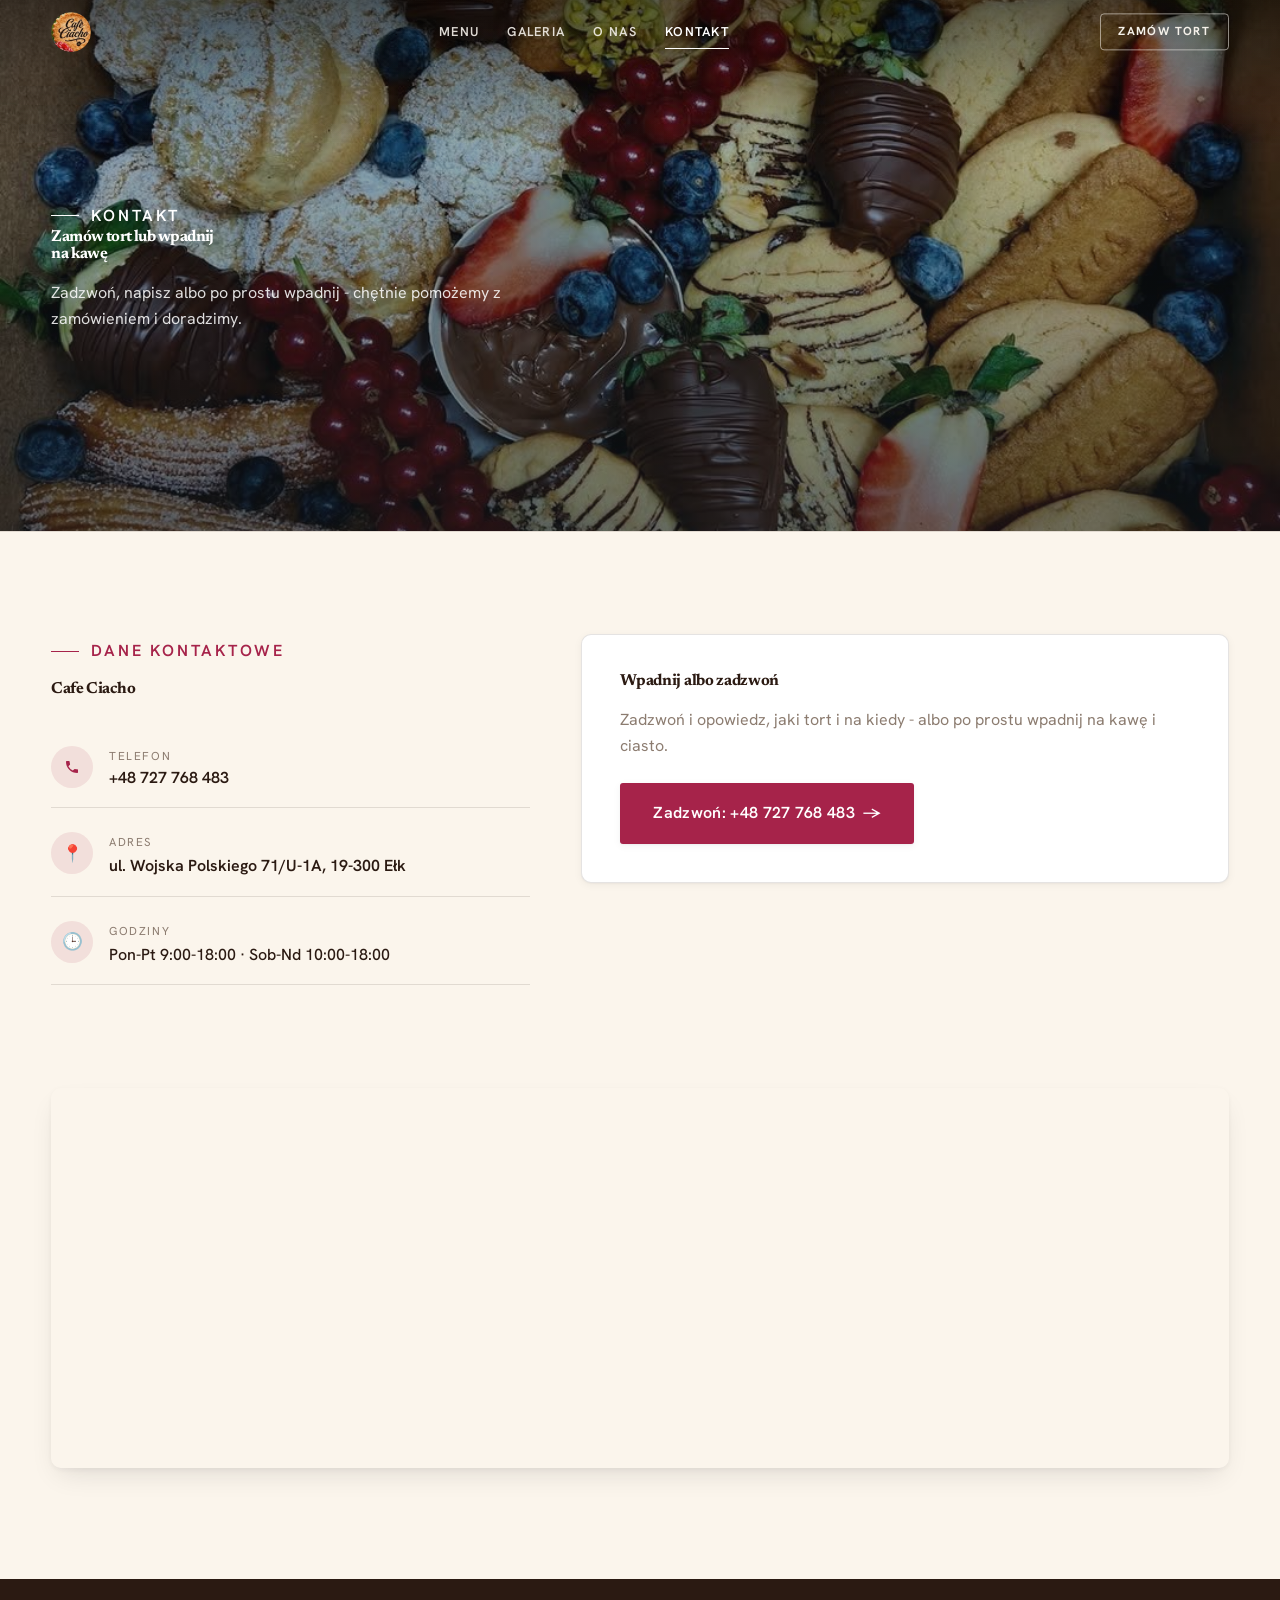
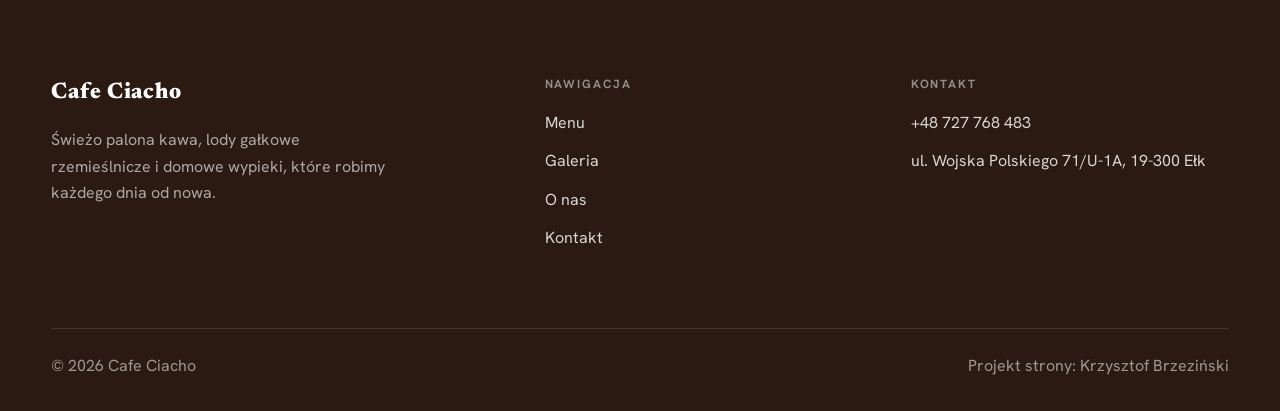
==== kontakt.html @ 616852d1 "Strona demo: cafe-ciacho (Cafe Ciacho, Ełk)" ====
<!DOCTYPE html>
<html lang="pl">
<head>
<meta charset="UTF-8">
<meta name="viewport" content="width=device-width, initial-scale=1.0">
<title>Kontakt - Cafe Ciacho</title>
<meta name="description" content="Kontakt Cafe Ciacho - ul. Wojska Polskiego 71/U-1A, 19-300 Ełk">
<link rel="preconnect" href="https://fonts.googleapis.com">
<link rel="preconnect" href="https://fonts.gstatic.com" crossorigin>
<link href="https://fonts.googleapis.com/css2?family=Newsreader:opsz,wght@6..72,500;6..72,600;6..72,700&family=Hanken+Grotesk:wght@400;500;600&display=swap" rel="stylesheet">
<link rel="stylesheet" href="assets/styles.css">
</head>
<body>

<header class="nav">
  <div class="wrap nav-inner">
    <a class="brand brand-has-logo" href="index.html"><img class="brand-logo" src="img/logo.png" alt="Cafe Ciacho"></a>
    <nav class="nav-links">
      <a href="oferta.html">Menu</a>
      <a href="realizacje.html">Galeria</a>
      <a href="o-nas.html">O nas</a>
      <a href="kontakt.html" class="active">Kontakt</a>
      <a href="kontakt.html" class="btn btn-accent">Zamów tort</a>
    </nav>
    <button class="nav-toggle" aria-label="Menu"><span></span><span></span><span></span></button>
  </div>
</header>

<section class="pagehead">
  <img src="img/about.jpg" alt="Cafe Ciacho - Zamów tort lub wpadnij na kawę">
  <div class="wrap">
    <span class="eyebrow">Kontakt</span>
    <h1>Zamów tort lub wpadnij na kawę</h1>
    <p>Zadzwoń, napisz albo po prostu wpadnij - chętnie pomożemy z zamówieniem i doradzimy.</p>
  </div>
</section>
<section>
  <div class="wrap contact-grid">
    <div class="reveal">
      <span class="eyebrow">Dane kontaktowe</span>
      <h2 style="margin:var(--space-4) 0 var(--space-6)">Cafe Ciacho</h2>
      <div class="info-list">
        <div class="info-row"><div class="ic"><svg class="ico-tel" width="16" height="16" viewBox="0 0 24 24" fill="none" aria-hidden="true"><path d="M6.6 10.8a15.5 15.5 0 0 0 6.6 6.6l2.2-2.2a1 1 0 0 1 1-.24 11.4 11.4 0 0 0 3.6.58 1 1 0 0 1 1 1V20a1 1 0 0 1-1 1A17 17 0 0 1 3 4a1 1 0 0 1 1-1h3.5a1 1 0 0 1 1 1c0 1.25.2 2.46.58 3.6a1 1 0 0 1-.25 1l-2.23 2.2Z" fill="currentColor"/></svg></div><div><div class="lbl">Telefon</div><a class="val" href="tel:+48727768483">+48 727 768 483</a></div></div>
        <div class="info-row"><div class="ic">📍</div><div><div class="lbl">Adres</div><div class="val">ul. Wojska Polskiego 71/U-1A, 19-300 Ełk</div></div></div>
        <div class="info-row"><div class="ic">🕒</div><div><div class="lbl">Godziny</div><div class="val" style="font-weight:500">Pon-Pt 9:00-18:00 · Sob-Nd 10:00-18:00</div></div></div>
      </div>
    </div>
    <div class="reveal">
      <div class="form">
        <h3 style="margin-bottom:var(--space-4)">Wpadnij albo zadzwoń</h3>
        <p class="muted" style="margin-bottom:var(--space-5)">Zadzwoń i opowiedz, jaki tort i na kiedy - albo po prostu wpadnij na kawę i ciasto.</p>
        <a href="tel:+48727768483" class="btn btn-accent" style="justify-content:center">Zadzwoń: +48 727 768 483 <span class="arr">→</span></a>
      </div>
    </div>
  </div>
</section>
<section style="padding-top:0">
  <div class="wrap reveal">
    <iframe class="map" title="Cafe Ciacho - Ełk" src="https://maps.google.com/maps?q=Cafe%20Ciacho%20E%C5%82k&z=15&output=embed" loading="lazy" referrerpolicy="no-referrer-when-downgrade"></iframe>
  </div>
</section>

<footer>
  <div class="wrap">
    <div class="foot-grid">
      <div class="foot-brand">
        <div class="name">Cafe Ciacho</div>
        <p>Świeżo palona kawa, lody gałkowe rzemieślnicze i domowe wypieki, które robimy każdego dnia od nowa.</p>
      </div>
      <div class="foot-col">
        <h4>Nawigacja</h4>
        <a href="oferta.html">Menu</a>
        <a href="realizacje.html">Galeria</a>
        <a href="o-nas.html">O nas</a>
        <a href="kontakt.html">Kontakt</a>
      </div>
      <div class="foot-col">
        <h4>Kontakt</h4>
        <a href="tel:+48727768483">+48 727 768 483</a>
        <p>ul. Wojska Polskiego 71/U-1A, 19-300 Ełk</p>
      </div>
    </div>
    <div class="foot-bot">
      <span>© 2026 Cafe Ciacho</span>
      <span>Projekt strony: Krzysztof Brzeziński</span>
    </div>
  </div>
</footer>
<div class="sticky-reserve"><a class="sr-book" href="kontakt.html">Zamów tort</a><a class="sr-call" href="tel:+48727768483" aria-label="Zadzwoń"><svg class="ico-tel" width="16" height="16" viewBox="0 0 24 24" fill="none" aria-hidden="true"><path d="M6.6 10.8a15.5 15.5 0 0 0 6.6 6.6l2.2-2.2a1 1 0 0 1 1-.24 11.4 11.4 0 0 0 3.6.58 1 1 0 0 1 1 1V20a1 1 0 0 1-1 1A17 17 0 0 1 3 4a1 1 0 0 1 1-1h3.5a1 1 0 0 1 1 1c0 1.25.2 2.46.58 3.6a1 1 0 0 1-.25 1l-2.23 2.2Z" fill="currentColor"/></svg></a></div>

<script src="assets/main.js"></script>
</body>
</html>
---- assets/styles.css ----
/* ============================================================
   STOLBASZ — premium, architektoniczny B2B fit-out
   Jasna paleta, zero brązu. System wg premium-web-craft.
   Projekt strony: Krzysztof Brzeziński
   ============================================================ */

:root{
  /* PALETA — jasna, architektoniczna, chłodna */
  --paper:#FBF5EC;          /* główne tło */
  --paper-2:#F1E6D6;        /* sekcje alternatywne (chłodny jasny szary) */
  --paper-3:#F1E6D6;        /* delikatne wypełnienia */
  --ink:#2B1A12;            /* tekst główny — chłodny grafit */
  --ink-soft:#4A3326;       /* nagłówki drugorzędne */
  --muted:#8C7C70;          /* tekst poboczny */
  --line:rgba(43,26,18,.12);/* hairline */
  --accent:#A6234A;         /* stonowany petrol-slate — jedyny akcent */
  --accent-d:#82173A;
  --accent-soft:rgba(166,35,74,.10);
  --dark:#2B1A12;           /* sekcje ciemne (stopka/CTA) */

  /* ODSTĘPY — skala 4/8 */
  --space-1:4px; --space-2:8px; --space-3:12px; --space-4:16px; --space-5:24px;
  --space-6:32px; --space-7:48px; --space-8:64px; --space-9:96px; --space-10:128px;

  /* TYPOGRAFIA — fluid clamp() */
  --text-sm:clamp(.82rem,.8rem+.1vw,.9rem);
  --text-base:clamp(1rem,.97rem+.15vw,1.1rem);
  --text-lg:clamp(1.12rem,1.05rem+.3vw,1.3rem);
  --text-h3:clamp(1.2rem,1.1rem+.5vw,1.5rem);
  --text-h2:clamp(1.9rem,1.5rem+1.9vw,2.8rem);
  --text-h1:clamp(2.6rem,1.9rem+3.6vw,4.6rem);

  /* PROMIENIE — architektoniczne, raczej ostre */
  --r-sm:3px; --r-md:6px; --r-lg:10px;

  /* RUCH */
  --ease:cubic-bezier(.25,.46,.45,.94); --dur:.24s;

  /* CIENIE — miękkie, warstwowe */
  --sh-sm:0 1px 2px rgba(16,24,32,.04), 0 2px 8px rgba(16,24,32,.05);
  --sh-md:0 2px 6px rgba(16,24,32,.05), 0 12px 28px -8px rgba(16,24,32,.12);
  --sh-lg:0 6px 14px rgba(16,24,32,.07), 0 26px 56px -18px rgba(16,24,32,.22);

  --hairline:1px solid var(--line);

  --font-display:'Newsreader',serif;
  --font-body:'Hanken Grotesk',sans-serif;
}

*{box-sizing:border-box;margin:0;padding:0}
html{scroll-behavior:smooth}
body{
  font-family:var(--font-body);
  font-size:var(--text-base);
  line-height:1.65;
  color:var(--ink);
  background:var(--paper);
  -webkit-font-smoothing:antialiased;
  text-rendering:optimizeLegibility;
}
img{max-width:100%;display:block}
a{color:inherit;text-decoration:none}

.wrap{width:min(92%,1180px);margin-inline:auto}
section{padding-block:clamp(52px,6.5vw,96px)}

h1,h2,h3{font-family:var(--font-display);font-weight:700;line-height:1.08;letter-spacing:-.02em;color:var(--ink)}
h1{font-size:var(--text-h1);letter-spacing:-.035em}
h2{font-size:var(--text-h2);letter-spacing:-.025em}
h3{font-size:var(--text-h3)}
p{max-width:65ch}

.eyebrow{
  font-family:var(--font-body);
  font-size:var(--text-sm);
  font-weight:600;
  letter-spacing:.18em;
  text-transform:uppercase;
  color:var(--accent);
  display:inline-flex;align-items:center;gap:var(--space-3);
}
.eyebrow::before{content:"";width:28px;height:1px;background:var(--accent);display:inline-block}

.muted{color:var(--muted)}
.lead{font-size:var(--text-lg);line-height:1.55;color:var(--ink-soft);max-width:50ch}

/* ---------- BUTTONS ---------- */
.btn{
  display:inline-flex;align-items:center;gap:var(--space-2);
  font-weight:600;font-size:var(--text-sm);letter-spacing:.02em;
  padding:var(--space-4) var(--space-6);
  border-radius:var(--r-sm);
  transition:transform var(--dur) var(--ease),box-shadow var(--dur) var(--ease),background var(--dur) var(--ease);
  cursor:pointer;border:1px solid transparent;
}
.btn-accent{background:var(--accent);color:#fff;box-shadow:var(--sh-sm)}
.btn-accent:hover{background:var(--accent-d);transform:translateY(-2px);box-shadow:var(--sh-md)}
.btn-accent:active{transform:translateY(0);box-shadow:var(--sh-sm)}
.btn-ghost{background:transparent;color:var(--ink);border-color:var(--line)}
.btn-ghost:hover{border-color:var(--accent);color:var(--accent);transform:translateY(-2px)}
.btn-light{background:#fff;color:var(--ink);box-shadow:var(--sh-sm)}
.btn-light:hover{transform:translateY(-2px);box-shadow:var(--sh-md)}
.btn .arr{transition:transform var(--dur) var(--ease)}
.btn:hover .arr{transform:translateX(4px)}

/* ---------- NAV ---------- */
.nav{
  position:sticky;top:0;z-index:50;
  background:color-mix(in srgb,var(--paper) 88%,transparent);
  backdrop-filter:saturate(140%) blur(10px);
  border-bottom:var(--hairline);
}
.nav-inner{display:flex;align-items:center;justify-content:space-between;height:72px}
.brand{display:flex;flex-direction:column;line-height:1}
.brand .name{font-family:var(--font-display);font-weight:800;font-size:1.35rem;letter-spacing:.04em}
.brand .sub{font-size:.62rem;letter-spacing:.34em;text-transform:uppercase;color:var(--muted);margin-top:5px}
.nav-links{display:flex;align-items:center;gap:var(--space-6)}
.nav-links a{font-size:var(--text-sm);font-weight:500;color:var(--ink-soft);position:relative;padding-block:4px;transition:color var(--dur) var(--ease)}
.nav-links a::after{content:"";position:absolute;left:0;bottom:0;width:0;height:1.5px;background:var(--accent);transition:width var(--dur) var(--ease)}
.nav-links a:hover,.nav-links a.active{color:var(--ink)}
.nav-links a:hover::after,.nav-links a.active::after{width:100%}
.nav-links .btn{padding:var(--space-2) var(--space-5)}
/* przyciski w nav: właściwy kolor (przebij .nav-links a) + bez podkreślenia */
.nav-links a.btn-accent{color:#fff}
.nav-links a.btn-ghost,.nav-links a.btn-light{color:var(--ink)}
.nav-links a.btn::after{display:none}
.nav-toggle{display:none;background:none;border:none;cursor:pointer;flex-direction:column;gap:5px;padding:8px}
.nav-toggle span{width:24px;height:2px;background:var(--ink);transition:var(--dur)}

/* ---------- HERO (split) ---------- */
.hero{position:relative;overflow:hidden;border-bottom:var(--hairline)}
.hero-grid{display:grid;grid-template-columns:1.05fr .95fr;gap:clamp(24px,4vw,60px);align-items:center;
  padding-block:clamp(36px,4.5vw,64px)}
.hero-copy .eyebrow{margin-bottom:var(--space-5)}
.hero-copy h1{margin-bottom:var(--space-5)}
.hero-copy .lead{margin-bottom:var(--space-7)}
.hero-actions{display:flex;flex-wrap:wrap;gap:var(--space-4)}
.hero-art{position:relative;aspect-ratio:4/3;border-radius:var(--r-lg);overflow:hidden;box-shadow:var(--sh-lg)}
.hero-art img{width:100%;height:100%;object-fit:cover}
.hero-art::after{content:"";position:absolute;inset:0;background:linear-gradient(180deg,transparent 55%,rgba(18,24,28,.28))}
.hero-badge{position:absolute;left:var(--space-5);bottom:var(--space-5);z-index:2;
  background:rgba(252,252,251,.94);backdrop-filter:blur(4px);
  border-radius:var(--r-md);padding:var(--space-4) var(--space-5);box-shadow:var(--sh-md);max-width:78%}
.hero-badge strong{display:block;font-family:var(--font-display);font-size:1rem;letter-spacing:-.01em}
.hero-badge span{font-size:var(--text-sm);color:var(--muted)}

/* ---------- HERO duży / kinowy (strona główna) ---------- */
.hero-cine{position:relative;min-height:clamp(560px,82vh,840px);min-height:clamp(560px,82svh,840px);display:flex;align-items:center;overflow:hidden;border-bottom:var(--hairline)}
.hero-cine>img{position:absolute;inset:0;width:100%;height:100%;object-fit:cover;z-index:0}
.hero-cine::after{content:"";position:absolute;inset:0;z-index:1;
  background:linear-gradient(95deg,rgba(13,18,23,.86) 0%,rgba(13,18,23,.64) 32%,rgba(13,18,23,.24) 62%,rgba(13,18,23,.04) 100%)}
.hero-cine .wrap{position:relative;z-index:2;padding-block:var(--space-8)}
.hero-cine .hero-copy{max-width:660px}
.hero-cine .eyebrow{color:#fff;margin-bottom:var(--space-5)}
.hero-cine .eyebrow::before{background:#fff}
.hero-cine h1{color:#fff;margin-bottom:var(--space-5);font-size:clamp(2.9rem,2rem+4.4vw,5.2rem)}
.hero-cine .lead{color:rgba(255,255,255,.92);max-width:48ch;margin-bottom:var(--space-7)}
.hero-cine .hero-actions{display:flex;flex-wrap:wrap;gap:var(--space-4)}
@media(max-width:680px){
  .hero-cine{min-height:clamp(520px,76vh,640px);min-height:clamp(520px,76svh,640px);align-items:flex-end}
  .hero-cine::after{background:linear-gradient(0deg,rgba(13,18,23,.9) 6%,rgba(13,18,23,.45) 55%,rgba(13,18,23,.25) 100%)}
  .hero-cine .wrap{padding-bottom:var(--space-9)}
}

/* full-bleed hero variant (podstrony) */
.pagehead{position:relative;min-height:46vh;min-height:46svh;display:flex;align-items:flex-end;overflow:hidden;border-bottom:var(--hairline)}
.pagehead img{position:absolute;inset:0;width:100%;height:100%;object-fit:cover}
.pagehead::after{content:"";position:absolute;inset:0;background:linear-gradient(180deg,rgba(18,24,28,.25),rgba(18,24,28,.62))}
.pagehead .wrap{position:relative;z-index:2;padding-block:var(--space-9);color:#fff}
.pagehead h1{color:#fff;max-width:18ch}
.pagehead .eyebrow{color:#fff}
.pagehead .eyebrow::before{background:#fff}
.pagehead p{color:rgba(255,255,255,.86);margin-top:var(--space-4);max-width:54ch}

/* ---------- STRIP (pasek skrótów / liczby) ---------- */
.strip{background:var(--dark);color:#fff}
.strip .wrap{display:grid;grid-template-columns:repeat(4,1fr);gap:var(--space-6);padding-block:var(--space-8)}
.strip .item .k{font-family:var(--font-display);font-size:clamp(1.6rem,1.2rem+1.4vw,2.4rem);font-weight:800;letter-spacing:-.02em;color:#fff}
.strip .item .v{font-size:var(--text-sm);color:rgba(255,255,255,.66);margin-top:var(--space-2);line-height:1.45}
.strip .item{border-left:2px solid var(--accent);padding-left:var(--space-5)}

/* ---------- SECTION HEAD ---------- */
.head{max-width:48rem;margin-bottom:var(--space-8)}
.head.center{margin-inline:auto;text-align:center}
.head .eyebrow{margin-bottom:var(--space-4)}
.head h2{margin-bottom:var(--space-4)}
.head p{color:var(--muted);font-size:var(--text-lg);line-height:1.55}
.head.center p{margin-inline:auto}

/* ---------- INTRO SPLIT ---------- */
.split{display:grid;grid-template-columns:.92fr 1.08fr;gap:clamp(28px,5vw,80px);align-items:center}
.split.rev{grid-template-columns:1.08fr .92fr}
.split.rev .split-art{order:-1}
.split-art{position:relative;aspect-ratio:5/4;border-radius:var(--r-lg);overflow:hidden;box-shadow:var(--sh-lg)}
.split-art img{width:100%;height:100%;object-fit:cover}
.split-copy h2{margin-bottom:var(--space-5)}
.split-copy p+p{margin-top:var(--space-4)}
.split-copy .btn{margin-top:var(--space-6)}

/* ---------- SERVICES (zakres) ---------- */
.svc-grid{display:grid;grid-template-columns:repeat(auto-fit,minmax(280px,1fr));gap:var(--space-5)}
.svc{background:#fff;border:var(--hairline);border-radius:var(--r-md);padding:var(--space-7) var(--space-6);
  transition:transform var(--dur) var(--ease),box-shadow var(--dur) var(--ease),border-color var(--dur) var(--ease);
  position:relative;overflow:hidden}
.svc::before{content:"";position:absolute;left:0;top:0;width:3px;height:0;background:var(--accent);transition:height var(--dur) var(--ease)}
.svc:hover{transform:translateY(-4px);box-shadow:var(--sh-md);border-color:transparent}
.svc:hover::before{height:100%}
.svc .ic{font-family:var(--font-display);font-size:.8rem;font-weight:700;letter-spacing:.12em;color:var(--accent);margin-bottom:var(--space-4)}
.svc h3{margin-bottom:var(--space-3);font-size:1.22rem}
.svc p{color:var(--muted);font-size:var(--text-base);line-height:1.6}

/* big detailed service rows */
.svc-row{display:grid;grid-template-columns:.8fr 1.2fr;gap:clamp(20px,4vw,60px);align-items:center;padding-block:var(--space-8)}
.svc-row+.svc-row{border-top:var(--hairline)}
.svc-row.rev{grid-template-columns:1.2fr .8fr}
.svc-row.rev .svc-row-art{order:-1}
.svc-row-art{aspect-ratio:4/3;border-radius:var(--r-md);overflow:hidden;box-shadow:var(--sh-md)}
.svc-row-art img{width:100%;height:100%;object-fit:cover}
.svc-row h3{font-size:1.5rem;margin-bottom:var(--space-4)}
.svc-row .num{font-family:var(--font-display);font-size:.85rem;font-weight:700;letter-spacing:.14em;color:var(--accent);display:block;margin-bottom:var(--space-3)}
.svc-row ul{list-style:none;margin-top:var(--space-4);display:flex;flex-direction:column;gap:var(--space-2)}
.svc-row li{position:relative;padding-left:var(--space-5);color:var(--muted);font-size:var(--text-base)}
.svc-row li::before{content:"";position:absolute;left:0;top:.62em;width:8px;height:1px;background:var(--accent)}

/* ---------- GALLERY (realizacje) ---------- */
.gallery{display:grid;grid-template-columns:repeat(12,1fr);gap:var(--space-4);grid-auto-rows:200px}
/* GALERIA MASONRY — pionowe zdjęcia (portrety beauty/wellness) bez przycinania: kolumny, height auto */
.gallery-masonry{column-count:3;column-gap:var(--space-4)}
@media(max-width:900px){.gallery-masonry{column-count:2}}
@media(max-width:560px){.gallery-masonry{column-count:1}}
.gallery-masonry .m-tile{break-inside:avoid;margin:0 0 var(--space-4);padding:0;position:relative;overflow:hidden;border-radius:var(--r-md);border:1px solid var(--line)}
.gallery-masonry .m-tile img{width:100%;height:auto;display:block}
.gallery-masonry .m-tile .cap{position:absolute;left:0;right:0;bottom:0;padding:var(--space-4);color:#fff;background:linear-gradient(0deg,rgba(0,0,0,.55),transparent);font-size:var(--text-sm)}
.tile{position:relative;overflow:hidden;border-radius:var(--r-md);box-shadow:var(--sh-sm);
  transition:transform var(--dur) var(--ease),box-shadow var(--dur) var(--ease)}
.tile img{width:100%;height:100%;object-fit:cover;transition:transform .6s var(--ease)}
.tile:hover{box-shadow:var(--sh-md)}
.tile:hover img{transform:scale(1.05)}
.tile .cap{position:absolute;left:0;right:0;bottom:0;padding:var(--space-5) var(--space-4) var(--space-4);
  background:linear-gradient(transparent,rgba(18,24,28,.78));color:#fff;
  font-size:var(--text-sm);font-weight:600;letter-spacing:.01em;
  opacity:0;transform:translateY(8px);transition:var(--dur) var(--ease)}
.tile:hover .cap{opacity:1;transform:translateY(0)}
.tile .cap small{display:block;font-weight:400;opacity:.78;letter-spacing:.04em;text-transform:uppercase;font-size:.66rem;margin-top:3px}
/* bento spans */
.t-wide{grid-column:span 6}
.t-tall{grid-column:span 6;grid-row:span 2}
.t-std{grid-column:span 6}
.t-third{grid-column:span 4}
.t-two3{grid-column:span 8}

/* ---------- TRUST / WIARYGODNOŚĆ ---------- */
.trust{background:var(--paper-2)}
.trust-grid{display:grid;grid-template-columns:repeat(auto-fit,minmax(240px,1fr));gap:var(--space-5);margin-top:var(--space-7)}
.trust-card{background:#fff;border-radius:var(--r-md);padding:var(--space-7) var(--space-6);box-shadow:var(--sh-sm);border-top:3px solid var(--accent)}
.trust-card .big{font-family:var(--font-display);font-size:clamp(1.8rem,1.3rem+1.6vw,2.6rem);font-weight:800;letter-spacing:-.02em;color:var(--ink);line-height:1}
.trust-card h3{font-size:1.12rem;margin:var(--space-3) 0 var(--space-2)}
.trust-card p{color:var(--muted);font-size:var(--text-base);line-height:1.55}

/* ---------- CTA band ---------- */
.cta{background:var(--dark);color:#fff;position:relative;overflow:hidden}
.cta .wrap{display:grid;grid-template-columns:1.4fr .6fr;gap:var(--space-7);align-items:center;position:relative;z-index:2}
.cta h2{color:#fff;max-width:20ch}
.cta p{color:rgba(255,255,255,.74);margin-top:var(--space-4)}
.cta-actions{display:flex;flex-direction:column;gap:var(--space-3);align-items:flex-start}
.cta::before{content:"";position:absolute;right:-80px;top:-80px;width:360px;height:360px;border-radius:50%;
  background:radial-gradient(circle,var(--accent-soft),transparent 70%)}

/* ---------- CONTACT ---------- */
.contact-grid{display:grid;grid-template-columns:.85fr 1.15fr;gap:clamp(28px,4vw,56px);align-items:start}
.info-list{display:flex;flex-direction:column;gap:var(--space-2)}
.info-row{display:flex;gap:var(--space-4);align-items:flex-start;padding-block:var(--space-4);border-bottom:var(--hairline)}
.info-row .ic{flex:none;width:42px;height:42px;display:grid;place-items:center;border-radius:50%;
  background:var(--accent-soft);color:var(--accent);font-size:1.05rem}
.info-row .lbl{font-size:.72rem;letter-spacing:.14em;text-transform:uppercase;color:var(--muted)}
.info-row .val{font-weight:600;font-size:var(--text-base);margin-top:2px}
.info-row a.val:hover{color:var(--accent)}
.map{border:none;border-radius:var(--r-lg);box-shadow:var(--sh-md);width:100%;height:100%;min-height:380px;filter:grayscale(.2) contrast(1.02)}
.form{background:#fff;border:var(--hairline);border-radius:var(--r-lg);padding:clamp(24px,3vw,40px);box-shadow:var(--sh-sm)}
.form .fld{margin-bottom:var(--space-5)}
.form label{display:block;font-size:var(--text-sm);font-weight:600;margin-bottom:var(--space-2)}
.form input,.form textarea{width:100%;font-family:inherit;font-size:var(--text-base);color:var(--ink);
  padding:var(--space-4);border:var(--hairline);border-radius:var(--r-sm);background:var(--paper);transition:border-color var(--dur)}
.form input:focus,.form textarea:focus{outline:none;border-color:var(--accent);background:#fff}
.form textarea{resize:vertical;min-height:120px}
.form .note{font-size:var(--text-sm);color:var(--muted);margin-top:var(--space-3)}

/* ---------- FOOTER ---------- */
footer{background:var(--dark);color:#fff;padding-block:var(--space-9) var(--space-6)}
.foot-grid{display:grid;grid-template-columns:1.4fr 1fr 1fr;gap:var(--space-7);margin-bottom:var(--space-8)}
.foot-brand .name{font-family:var(--font-display);font-weight:800;font-size:1.4rem;letter-spacing:.04em}
.foot-brand p{color:rgba(255,255,255,.62);margin-top:var(--space-4);font-size:var(--text-base);max-width:38ch}
.foot-col h4{font-size:.74rem;letter-spacing:.16em;text-transform:uppercase;color:rgba(255,255,255,.5);margin-bottom:var(--space-4)}
.foot-col a,.foot-col p{display:block;color:rgba(255,255,255,.82);font-size:var(--text-base);margin-bottom:var(--space-3)}
.foot-col a:hover{color:#fff}
.foot-bot{border-top:1px solid rgba(255,255,255,.12);padding-top:var(--space-5);display:flex;justify-content:space-between;flex-wrap:wrap;gap:var(--space-3);
  font-size:var(--text-sm);color:rgba(255,255,255,.55)}
.foot-bot a:hover{color:#fff}

/* ---------- REVEAL ---------- */
.reveal{opacity:0;transform:translateY(22px);transition:opacity .6s var(--ease),transform .6s var(--ease)}
.reveal.in{opacity:1;transform:none}

/* ---------- RESPONSIVE ---------- */
@media(max-width:920px){
  .hero-grid,.split,.split.rev,.svc-row,.svc-row.rev,.cta .wrap,.contact-grid,.foot-grid{grid-template-columns:1fr}
  .split.rev .split-art,.svc-row.rev .svc-row-art{order:0}
  .hero-art{aspect-ratio:16/10;max-height:420px}
  .strip .wrap{grid-template-columns:repeat(2,1fr);gap:var(--space-7)}
  .gallery{grid-auto-rows:180px}
  .t-wide,.t-tall,.t-std,.t-third,.t-two3{grid-column:span 6}
  .t-tall{grid-row:span 1}
  .cta-actions{flex-direction:row;flex-wrap:wrap}
  .foot-grid{gap:var(--space-6)}
}
@media(max-width:680px){
  .nav-links{position:fixed;inset:72px 0 auto 0;background:var(--paper);flex-direction:column;align-items:stretch;
    gap:0;padding:var(--space-4) 6%;border-bottom:var(--hairline);box-shadow:var(--sh-md);
    transform:translateY(-120%);transition:transform var(--dur) var(--ease)}
  .nav-links.open{transform:translateY(0)}
  .nav-links a{padding-block:var(--space-4);border-bottom:var(--hairline)}
  .nav-links .btn{margin-top:var(--space-3);justify-content:center}
  .nav-toggle{display:flex}
  .strip .wrap{grid-template-columns:1fr}
  .gallery{grid-template-columns:repeat(6,1fr)}
  .foot-grid{grid-template-columns:1fr}
}
@media(prefers-reduced-motion:reduce){
  *{animation-duration:.01ms!important;transition:none!important}
  .reveal{opacity:1!important;transform:none!important}
  html{scroll-behavior:auto}
}

/* ============================================================
   PREMIUM LAYER — destylat deep-researchu branż (anty-AI, spokój).
   Zmienne STOLBASZ (--accent/--ink/--paper/--line/--dark). Ruch ledwo
   zauważalny, krzywa cubic-bezier(.16,.84,.44,1); prefers-reduced-motion
   pokryte blanketem wyżej. Karty hairline zamiast cieni = #1 sygnał „nie-AI".
   ============================================================ */

/* więcej oddechu między sekcjami (liderzy: 110-130px) */
section{padding-block:clamp(64px,8vw,128px)}

/* 1) Aksamitny reveal — dłuższa, miękka krzywa zamiast „skoku" */
.reveal{transition:opacity .9s cubic-bezier(.16,.84,.44,1),transform .9s cubic-bezier(.16,.84,.44,1);will-change:opacity,transform}
/* stagger TYLKO w galerii (tam pozycja = porządek dzieci) */
.gallery .reveal:nth-child(2){transition-delay:.07s}
.gallery .reveal:nth-child(3){transition-delay:.14s}
.gallery .reveal:nth-child(4){transition-delay:.21s}
.gallery .reveal:nth-child(5){transition-delay:.28s}
.gallery .reveal:nth-child(6){transition-delay:.35s}

/* 2) Hero STATYCZNY na .hero-cine — Ken Burns CAŁKIEM WYŁĄCZONY 26.06 (3. zgłoszenie Szymona).
   GENEZA: animowanie scale na <img> hero z teksturami (cegły/framugi) re-samplinguje obraz
   klatka po klatce → na części ekranów drobne drganie/shimmer = „heroshot się trzęsie".
   translateY usunięto wcześniej, scale-only + will-change/GPU NIE wystarczyły do GWARANCJI gładkości.
   Krzysztof zażądał pewności („make sure, że błąd się nie pojawi") > efekt. Zero animacji = 0% drgania.
   Delikatny zoom zostaje TYLKO w pełnoekranowych hero gastro/studio (hg-bg/hs-bg — tło, inny
   mechanizm, chwalone, nigdy nie zgłaszane). NIE wracać do KB na .hero-cine bez realnego testu
   na sprzęcie klienta — to ryzyko regresji „trzęsienia”. */
/* BEZPIECZNY "wow" na hero = jednorazowy FADE-IN (opacity), nie zoom.
   opacity nie dotyka bitmapy → gładkie na KAŻDYM zdjęciu/ekranie/GPU, zero ryzyka migotania.
   Geometryczny ruch (scale/translate) na .hero-cine jest ZAKAZANY (bramka pilnuje). */
@keyframes heroFade{from{opacity:0}to{opacity:1}}
.hero-cine>img{transform:none;animation:heroFade 1.1s ease-out both}

/* 3) Akcentowy hairline pod nagłówkiem sekcji, który „rysuje się" przy wejściu */
.head h2{position:relative;padding-bottom:18px}
.head h2::after{content:"";position:absolute;left:0;bottom:0;height:1px;width:0;background:var(--accent);transition:width 1s cubic-bezier(.16,.84,.44,1) .15s}
.head.center h2::after{left:50%;transform:translateX(-50%)}
.head.reveal.in h2::after,.head.center.reveal.in h2::after{width:54px}

/* 4) Karty HAIRLINE zamiast cieni/zaokrągleń (najmocniejszy anty-AI detal) */
.svc{background:transparent;border:1px solid var(--line);border-radius:var(--r-sm);box-shadow:none}
.svc:hover{box-shadow:none;border-color:var(--accent);transform:translateY(-3px)}
.trust-card{background:transparent;box-shadow:none;border:1px solid var(--line);border-top:2px solid var(--accent);border-radius:var(--r-sm)}
.tile{box-shadow:none;border-radius:var(--r-sm)}
.tile:hover{box-shadow:none}

/* 5) Sticky-nav kondensuje się po przewinięciu (sygnał dopracowania) */
.nav{transition:box-shadow .4s ease,background .4s ease}
.nav.is-stuck{box-shadow:0 1px 0 var(--line),0 14px 30px -24px rgba(0,0,0,.45)}
.nav-inner{transition:height .35s var(--ease)}
.nav.is-stuck .nav-inner{height:60px}

/* 6) MANIFESTO — pełnoekranowy cytat-bohater (zastępuje generyczne „Dlaczego my") */
.manifesto{background:var(--paper-2);text-align:center}
.manifesto .wrap{max-width:60rem}
.manifesto p{font-family:var(--font-display);font-style:italic;font-size:clamp(1.6rem,1rem+2.4vw,2.8rem);line-height:1.32;color:var(--ink-soft);margin-inline:auto;max-width:26ch;position:relative;padding-top:var(--space-8)}
.manifesto p::before{content:"";position:absolute;top:0;left:50%;transform:translateX(-50%);width:54px;height:1px;background:var(--accent)}
.manifesto p span{color:var(--accent);font-style:italic}

/* 7) GATEWAYS — 3 duże bramy-zdjęcia (zamiast paska menu usług) */
.gateways{display:grid;grid-template-columns:repeat(3,1fr);gap:var(--space-4)}
.gateway{position:relative;aspect-ratio:3/4;overflow:hidden;border-radius:var(--r-sm);display:block}
.gateway img{width:100%;height:100%;object-fit:cover;transition:transform .8s var(--ease),filter .5s var(--ease)}
.gateway::after{content:"";position:absolute;inset:0;background:linear-gradient(180deg,transparent 38%,rgba(18,24,28,.74))}
.gateway:hover img{transform:scale(1.05);filter:brightness(1.05)}
.gateway .g-ttl{position:absolute;left:0;right:0;bottom:0;z-index:2;padding:var(--space-6) var(--space-5);color:#fff;font-family:var(--font-display);font-size:1.45rem;letter-spacing:-.01em;line-height:1.15}
.gateway .g-ttl small{display:block;font-family:var(--font-body);font-size:var(--text-sm);font-weight:400;opacity:.82;letter-spacing:.03em;margin-top:5px}
@media(max-width:760px){.gateways{grid-template-columns:1fr}.gateway{aspect-ratio:16/10}}

/* 8) LOGO klienta w nagłówku (gdy podane --logo) */
.brand-logo{height:40px;width:auto;max-width:220px;object-fit:contain;display:block}
.nav.is-stuck .brand-logo{height:34px}
@media(max-width:680px){.brand-logo{height:32px}}

/* === rodzina: gastro === */
/* ============================================================
   RODZINA: GASTRO (restauracja / kawiarnia / bar / pizzeria)
   Doklejane NA WIERZCH base.css. Dziedziczy paletę/fonty skórki gastro (Bodoni Moda + terakota).
   Filozofia: APETYT + REZERWACJA STOLIKA (nie zaufanie/wycena jak u fachowca).
   Menu = kategorie BEZ zmyślonych dań/cen (uczciwość); godziny tylko z reconu.
   ============================================================ */

/* --- Galeria atmosfery: gutterless, ostre rogi (food/wnętrze, nie "dokumentacja") --- */
.gallery{gap:3px}
.tile{border-radius:2px;box-shadow:none}
.tile:hover{box-shadow:none}

/* --- MENU: kategorie (nazwa serif + opis, hairline) - BEZ wymyslonych dań i cen --- */
.menu-sec{background:var(--paper-2)}
.menu-cats{display:grid;grid-template-columns:repeat(2,1fr);gap:var(--space-7) var(--space-8);max-width:62rem;margin:0 auto}
.menu-cat{border-top:1px solid var(--accent);padding-top:var(--space-4)}
.menu-cat h3{font-family:var(--font-display);font-size:1.35rem;letter-spacing:.02em;margin-bottom:var(--space-3)}
.menu-cat p{color:var(--muted);font-size:var(--text-base);line-height:1.6}
.menu-note{text-align:center;color:var(--muted);font-size:var(--text-sm);margin-top:var(--space-8);max-width:50ch;margin-inline:auto}
@media(max-width:760px){.menu-cats{grid-template-columns:1fr;gap:var(--space-6)}}

/* --- KARTA GODZIN (renderowana tylko z realnych danych) --- */
.godz{max-width:30rem}
.godz-row{display:flex;justify-content:space-between;gap:var(--space-5);border-bottom:1px solid var(--line);padding-block:var(--space-3)}
.godz-row b{font-weight:600;color:var(--ink)}
.godz-row span{color:var(--muted)}

/* --- STICKY-RESERVE: dolny pasek mobile (gastro-odpowiednik sticky-call) --- */
.sticky-reserve{display:none}
@media(max-width:820px){
  .sticky-reserve{display:grid;grid-template-columns:1fr auto;gap:1px;position:fixed;left:0;right:0;bottom:0;z-index:90;
    background:var(--line);box-shadow:0 -6px 20px -10px rgba(0,0,0,.4)}
  .sticky-reserve a{padding:15px 8px;text-align:center;font-weight:700;font-size:.95rem;letter-spacing:.01em}
  .sr-book{background:var(--accent);color:#fff}
  .sr-call{background:var(--paper);color:var(--ink);padding-inline:22px}
  body{padding-bottom:56px}
}

/* ============================================================
   FAZA 3 - OSOBNY UKŁAD GASTRO (wzór: topowe restauracje - Noma/Disfrutar/Septime/Alchemist; research wf_c20bffea).
   Hero MINIMALNY: samo pełnoekranowe zdjęcie + 1 krótka linijka w DOLNYM-LEWYM rogu. Reszta = oddech.
   Nazwa pada RAZ - jako logo w navie, NIGDY dublowana wielkim tytułem (to #1 tell taniej strony).
   Nav: logo z LEWEJ (split), przezroczysty nad zdjęciem, lity po scrollu. CTA "Rezerwacja" = obrys w navie, nie guzik na środku.
   ============================================================ */
.hero-gastro{position:relative;height:100vh;height:100svh;min-height:560px;display:flex;align-items:flex-end;overflow:hidden;isolation:isolate}
.hero-gastro .hg-bg{position:absolute;inset:0;width:100%;height:100%;object-fit:cover;z-index:-2;animation:hgKen 28s ease-out infinite alternate}
@keyframes hgKen{from{transform:scale(1.05)}to{transform:scale(1.13)}}
/* overlay: ciemny TYLKO u dołu (pod linijkę), góra/środek zdjęcia oddychają */
.hero-gastro .hg-veil{position:absolute;inset:0;z-index:-1;
  background:linear-gradient(180deg,rgba(8,6,4,0) 0%,rgba(8,6,4,0) 52%,rgba(8,6,4,.68) 100%)}
.hg-tagline{position:relative;z-index:2;margin:0 0 clamp(2.6rem,7vh,5rem) clamp(1.4rem,5vw,4rem);
  font-family:var(--font-display);font-style:normal;font-weight:600;
  font-size:clamp(2.1rem,5.2vw,4rem);line-height:1.08;letter-spacing:.005em;
  color:#f5f1ea;max-width:24ch;text-shadow:0 2px 18px rgba(0,0,0,.5)}
.hg-since{font-family:var(--font-display);font-weight:500;font-size:.62em;letter-spacing:.01em;
  color:rgba(245,241,234,.86);white-space:nowrap}
@media(max-width:640px){.hg-tagline{font-size:clamp(2rem,8vw,2.6rem);margin-bottom:clamp(2rem,9vh,3.4rem)}}

/* ============================================================
   NAWIGACJA GASTRO - styl NOBU (research wf_d6d990de + wf_a8c0864c, żywy kod noburestaurants.com).
   3 strefy, STAŁA wysokość 64px (jak Nobu). JEDEN kontroler gastro.js steruje stanami kierunkowo:
   .nav-hidden (chowanie w dół) + .nav-solid (lity krem przy scrollu w górę). Histereza = brak migania.
   is-stuck (base.js, twardy próg 24px) NEUTRALIZOWANE wizualnie - inaczej base walczyło z gastro i krem migał przy górze.
   ============================================================ */
.nav{position:fixed;left:0;right:0;background:transparent;backdrop-filter:none;border-bottom:1px solid transparent;z-index:100;
  transition:transform .35s var(--ease),background .35s ease,box-shadow .35s ease}
.nav.nav-hidden{transform:translateY(-100%)}
/* NEUTRALIZACJA base is-stuck dla gastro (gastro.js używa nav-solid; base.js dalej rusza is-stuck, ale bez efektu wizualnego) */
.nav.is-stuck{background:transparent;box-shadow:none;border-bottom-color:transparent}
.nav.is-stuck .nav-inner{height:64px}
/* SCRIM: ciemny gradient pod navem -> biały tekst czytelny nad zdjęciem; znika gdy nav lity */
.nav::after{content:"";position:absolute;left:0;right:0;top:0;height:150px;z-index:-1;pointer-events:none;
  transition:opacity .35s ease;background:linear-gradient(180deg,rgba(8,6,4,.55) 0%,rgba(8,6,4,0) 100%)}
.nav.nav-solid::after{opacity:0}
/* WORDMARK: nazwa Bodoni wersaliki + miasto obok (kreska akcentu) */
.nav .brand{flex-direction:row;align-items:baseline;gap:.6rem;line-height:1}
.nav .brand .name{color:#f5f1ea;font-family:var(--font-display);font-weight:600;font-size:1.5rem;text-transform:uppercase;letter-spacing:.14em}
.nav .brand .sub{margin-top:0;padding-left:.65rem;border-left:1px solid currentColor;
  font-size:.66rem;font-weight:600;letter-spacing:.22em;text-transform:uppercase;color:rgba(245,241,234,.82)}
/* LINKI: sans wersaliki, cienki animowany underline */
.nav .nav-links a{color:rgba(245,241,234,.9);font-size:.8rem;font-weight:600;text-transform:uppercase;letter-spacing:.1em;padding-block:6px}
.nav .nav-links a:hover,.nav .nav-links a.active{color:#fff}
.nav .nav-links a::after{background:#fff;height:1px}
.nav .nav-toggle span{background:#f5f1ea}
/* CTA "Rezerwacja": bazowo pełna terakota (czytelna na kremowym menu mobilnym) */
.nav .nav-links a.btn-accent{font-size:.73rem;font-weight:700;text-transform:uppercase;letter-spacing:.12em;
  padding:.5rem 1.1rem;border-radius:4px;border:1px solid var(--accent);background:var(--accent);color:#fff;box-shadow:none}
.nav .nav-links a.btn-accent:hover{transform:none;box-shadow:none}
/* STAN LITY (nav-solid - gastro.js dodaje przy scrollu w GÓRĘ): krem + ciemny tekst + terakota */
.nav.nav-solid{background:color-mix(in srgb,var(--paper) 94%,transparent);backdrop-filter:saturate(140%) blur(10px);border-bottom:var(--hairline)}
.nav.nav-solid .brand .name{color:var(--ink)}
.nav.nav-solid .brand .sub{color:var(--accent)}
.nav.nav-solid .nav-links a{color:var(--ink-soft)}
.nav.nav-solid .nav-links a:hover,.nav.nav-solid .nav-links a.active{color:var(--ink)}
.nav.nav-solid .nav-links a::after{background:var(--accent)}
.nav.nav-solid .nav-toggle span{background:var(--ink)}
/* chowany nav ZAWSZE przezroczysty (nie mignie kremem zjeżdżając w górę) */
.nav.nav-solid.nav-hidden{background:transparent;box-shadow:none;border-bottom-color:transparent}
/* ===== DESKTOP (>=681px): 3 strefy, STAŁA wysokość 64px ===== */
@media(min-width:681px){
  .nav .nav-inner{position:relative;height:64px}
  .nav .nav-links{flex:1;justify-content:center;gap:clamp(1rem,2.2vw,1.9rem);padding-right:9.5rem}
  .nav .nav-links a.btn-accent{position:absolute;right:0;top:50%;transform:translateY(-50%);margin:0}
  .nav:not(.nav-solid) .nav-links a.btn-accent{background:transparent;border-color:rgba(245,241,234,.55);color:#f5f1ea}
  .nav:not(.nav-solid) .nav-links a.btn-accent:hover{background:var(--accent);border-color:var(--accent);color:#fff;transform:translateY(-50%)}
}
/* ===== MOBILE (<=680px): dropdown na kremie - ciemny tekst, pełne CTA (fix kontrastu) ===== */
@media(max-width:680px){
  .nav .nav-links{background:var(--paper)}
  .nav .nav-links a{color:var(--ink-soft)}
  .nav .nav-links a:hover,.nav .nav-links a.active{color:var(--ink)}
  .nav .nav-links a.btn-accent{background:var(--accent);border-color:var(--accent);color:#fff}
  /* zamknięty dropdown w pełni schowany (base -120% przy krótkim menu zostawiał terakotowe CTA wystające górą) */
  .nav .nav-links:not(.open){transform:translateY(-160%);visibility:hidden}
  .nav .nav-links.open{visibility:visible}
  /* brand mniejszy + bez miasta (jak Nobu na telefonie = sama nazwa) - żeby nie wypychał hamburgera */
  .nav .brand .name{font-size:1.12rem;letter-spacing:.1em}
  .nav .brand .sub{display:none}
  .nav .nav-toggle{flex:0 0 auto}
  .nav .brand{min-width:0;overflow:hidden}
}

/* === focal-point zdjęć (smartcrop) — cover nie utnie twarzy/obiektu === */
img[src$="/g8.jpg"]{object-position:45% 61%}
[style*="g8.jpg"]{background-position:45% 61%}
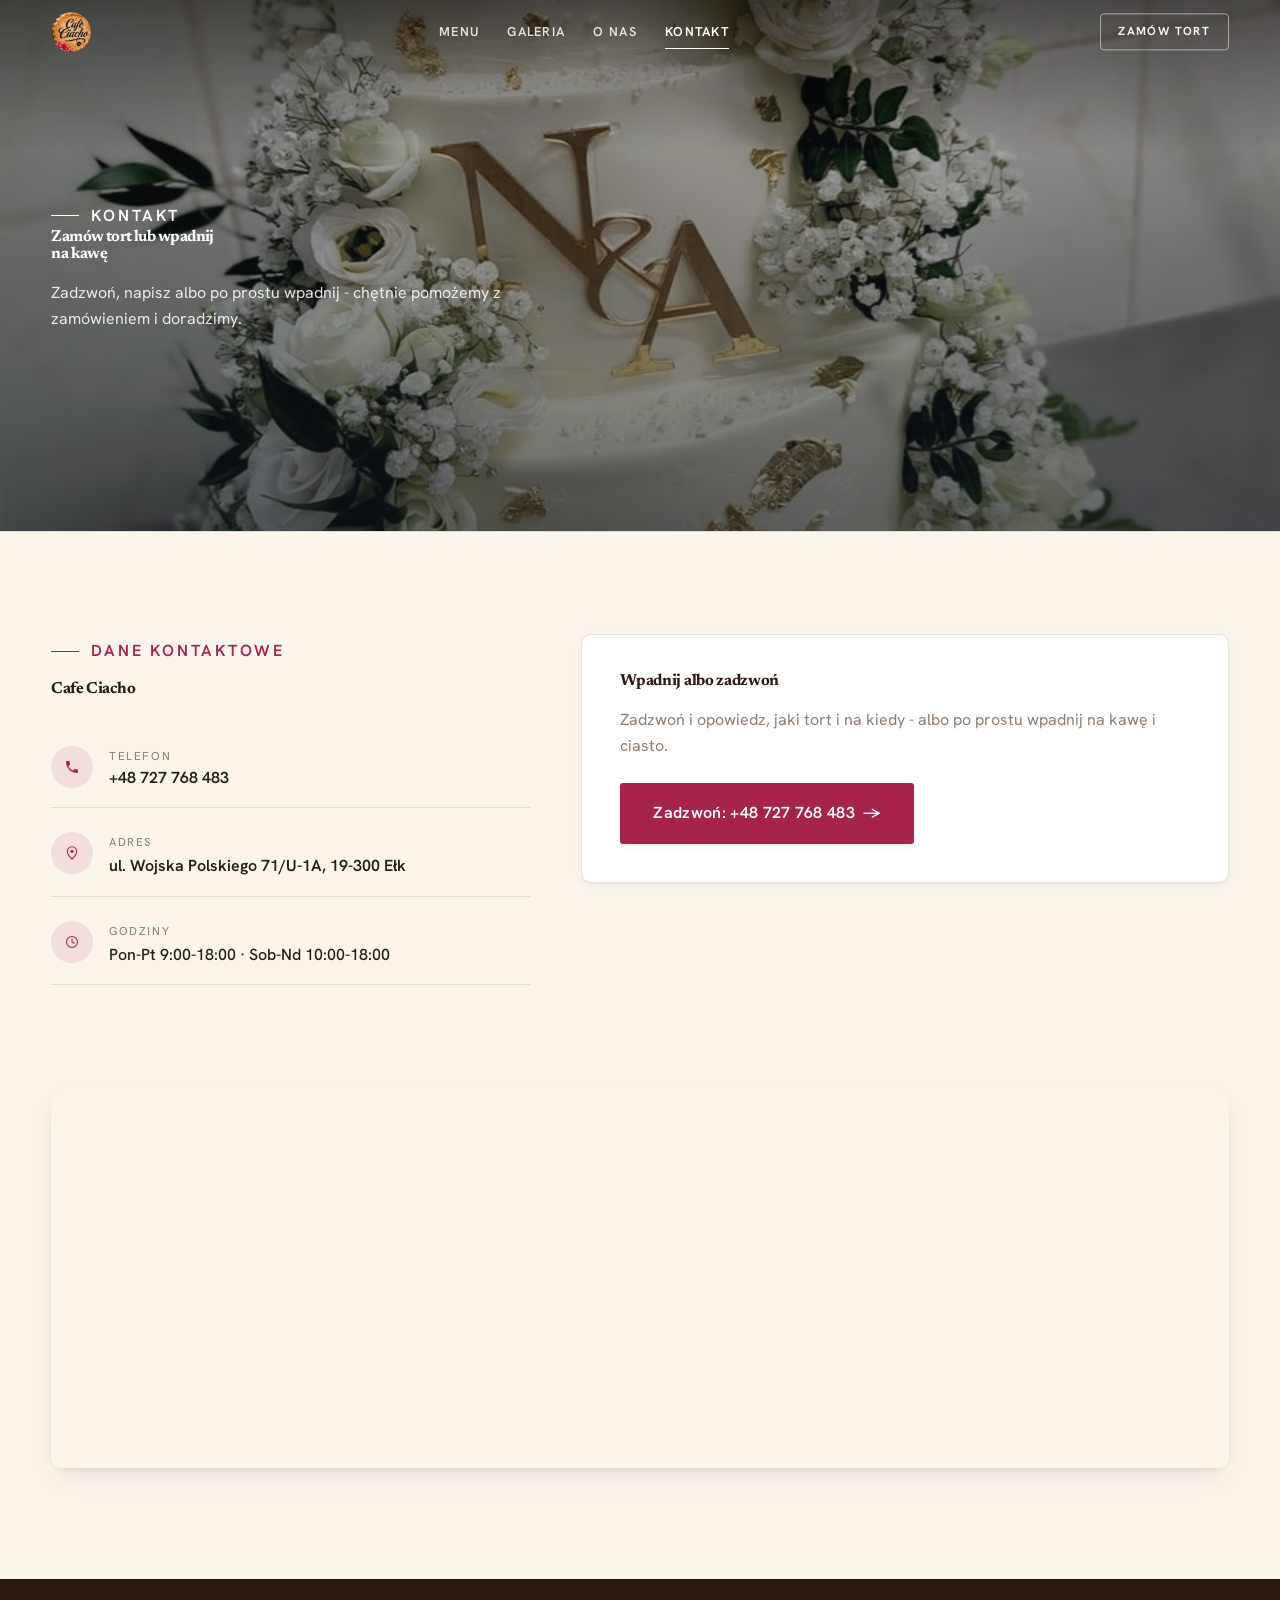
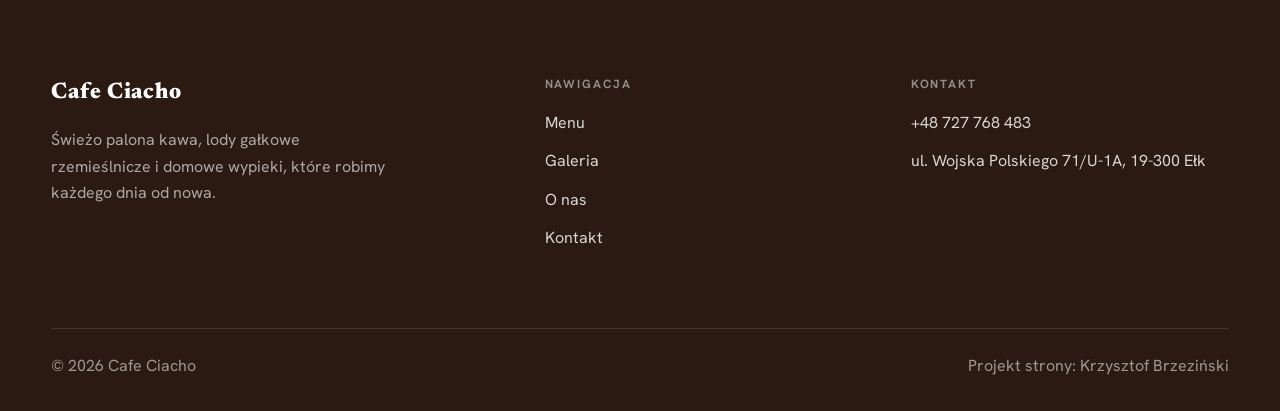
==== commit fd0f3376: "Podniesienie jakości treści: realne dane (rok 2017, ocena Google 4,7/500 opinii), poprawki językowe " ====
--- a/kontakt.html
+++ b/kontakt.html
@@ -27,7 +27,7 @@
 </header>
 
 <section class="pagehead">
-  <img src="img/about.jpg" alt="Cafe Ciacho - Zamów tort lub wpadnij na kawę">
+  <img src="img/g2.jpg" alt="Cafe Ciacho - Zamów tort lub wpadnij na kawę">
   <div class="wrap">
     <span class="eyebrow">Kontakt</span>
     <h1>Zamów tort lub wpadnij na kawę</h1>
@@ -41,8 +41,8 @@
       <h2 style="margin:var(--space-4) 0 var(--space-6)">Cafe Ciacho</h2>
       <div class="info-list">
         <div class="info-row"><div class="ic"><svg class="ico-tel" width="16" height="16" viewBox="0 0 24 24" fill="none" aria-hidden="true"><path d="M6.6 10.8a15.5 15.5 0 0 0 6.6 6.6l2.2-2.2a1 1 0 0 1 1-.24 11.4 11.4 0 0 0 3.6.58 1 1 0 0 1 1 1V20a1 1 0 0 1-1 1A17 17 0 0 1 3 4a1 1 0 0 1 1-1h3.5a1 1 0 0 1 1 1c0 1.25.2 2.46.58 3.6a1 1 0 0 1-.25 1l-2.23 2.2Z" fill="currentColor"/></svg></div><div><div class="lbl">Telefon</div><a class="val" href="tel:+48727768483">+48 727 768 483</a></div></div>
-        <div class="info-row"><div class="ic">📍</div><div><div class="lbl">Adres</div><div class="val">ul. Wojska Polskiego 71/U-1A, 19-300 Ełk</div></div></div>
-        <div class="info-row"><div class="ic">🕒</div><div><div class="lbl">Godziny</div><div class="val" style="font-weight:500">Pon-Pt 9:00-18:00 · Sob-Nd 10:00-18:00</div></div></div>
+        <div class="info-row"><div class="ic"><svg class="ico-pin" width="16" height="16" viewBox="0 0 24 24" fill="none" aria-hidden="true"><path d="M12 21s7-6.1 7-11.5A7 7 0 0 0 5 9.5C5 14.9 12 21 12 21Z" stroke="currentColor" stroke-width="1.6" fill="none"/><circle cx="12" cy="9.5" r="2.4" fill="currentColor"/></svg></div><div><div class="lbl">Adres</div><div class="val">ul. Wojska Polskiego 71/U-1A, 19-300 Ełk</div></div></div>
+        <div class="info-row"><div class="ic"><svg class="ico-clock" width="16" height="16" viewBox="0 0 24 24" fill="none" aria-hidden="true"><circle cx="12" cy="12" r="8.2" stroke="currentColor" stroke-width="1.6"/><path d="M12 7.5V12l3.2 1.9" stroke="currentColor" stroke-width="1.6" stroke-linecap="round"/></svg></div><div><div class="lbl">Godziny</div><div class="val" style="font-weight:500">Pon-Pt 9:00-18:00 · Sob-Nd 10:00-18:00</div></div></div>
       </div>
     </div>
     <div class="reveal">
--- a/assets/styles.css
+++ b/assets/styles.css
@@ -528,6 +528,18 @@
   .nav .brand{min-width:0;overflow:hidden}
 }
 
+/* === PAKIET ZAUFANIA (audyt 02.07): dyskretna plakietka oceny w rogu hero + karty realnych opinii === */
+.hg-rate{position:absolute;right:clamp(1.4rem,5vw,4rem);bottom:clamp(2.6rem,7vh,5rem);z-index:2;margin:0;
+  font-size:.92rem;font-weight:600;letter-spacing:.02em;color:#f5f1ea;white-space:nowrap;
+  background:rgba(8,6,4,.5);border:1px solid rgba(245,241,234,.28);border-radius:999px;padding:.5rem 1.05rem}
+@media(max-width:640px){.hg-rate{right:1rem;bottom:.9rem;font-size:.8rem;padding:.4rem .8rem}}
+.opinie{background:var(--cream-2,var(--paper))}
+.opinie-grid{display:grid;grid-template-columns:repeat(auto-fit,minmax(16rem,1fr));gap:var(--space-6);margin-top:var(--space-8)}
+.op-card{margin:0;background:var(--paper);border:1px solid var(--line);border-radius:var(--r-md);padding:var(--space-6);display:flex;flex-direction:column;gap:var(--space-3)}
+.op-star{color:var(--accent-d,var(--accent));letter-spacing:.1em;font-size:.95rem}
+.op-card blockquote{margin:0;color:var(--ink-soft);font-size:var(--text-base);line-height:1.6}
+.op-autor{font-family:var(--font-display);font-weight:700;color:var(--ink);font-size:.95rem}
+
 /* === focal-point zdjęć (smartcrop) — cover nie utnie twarzy/obiektu === */
 img[src$="/g8.jpg"]{object-position:45% 61%}
 [style*="g8.jpg"]{background-position:45% 61%}
